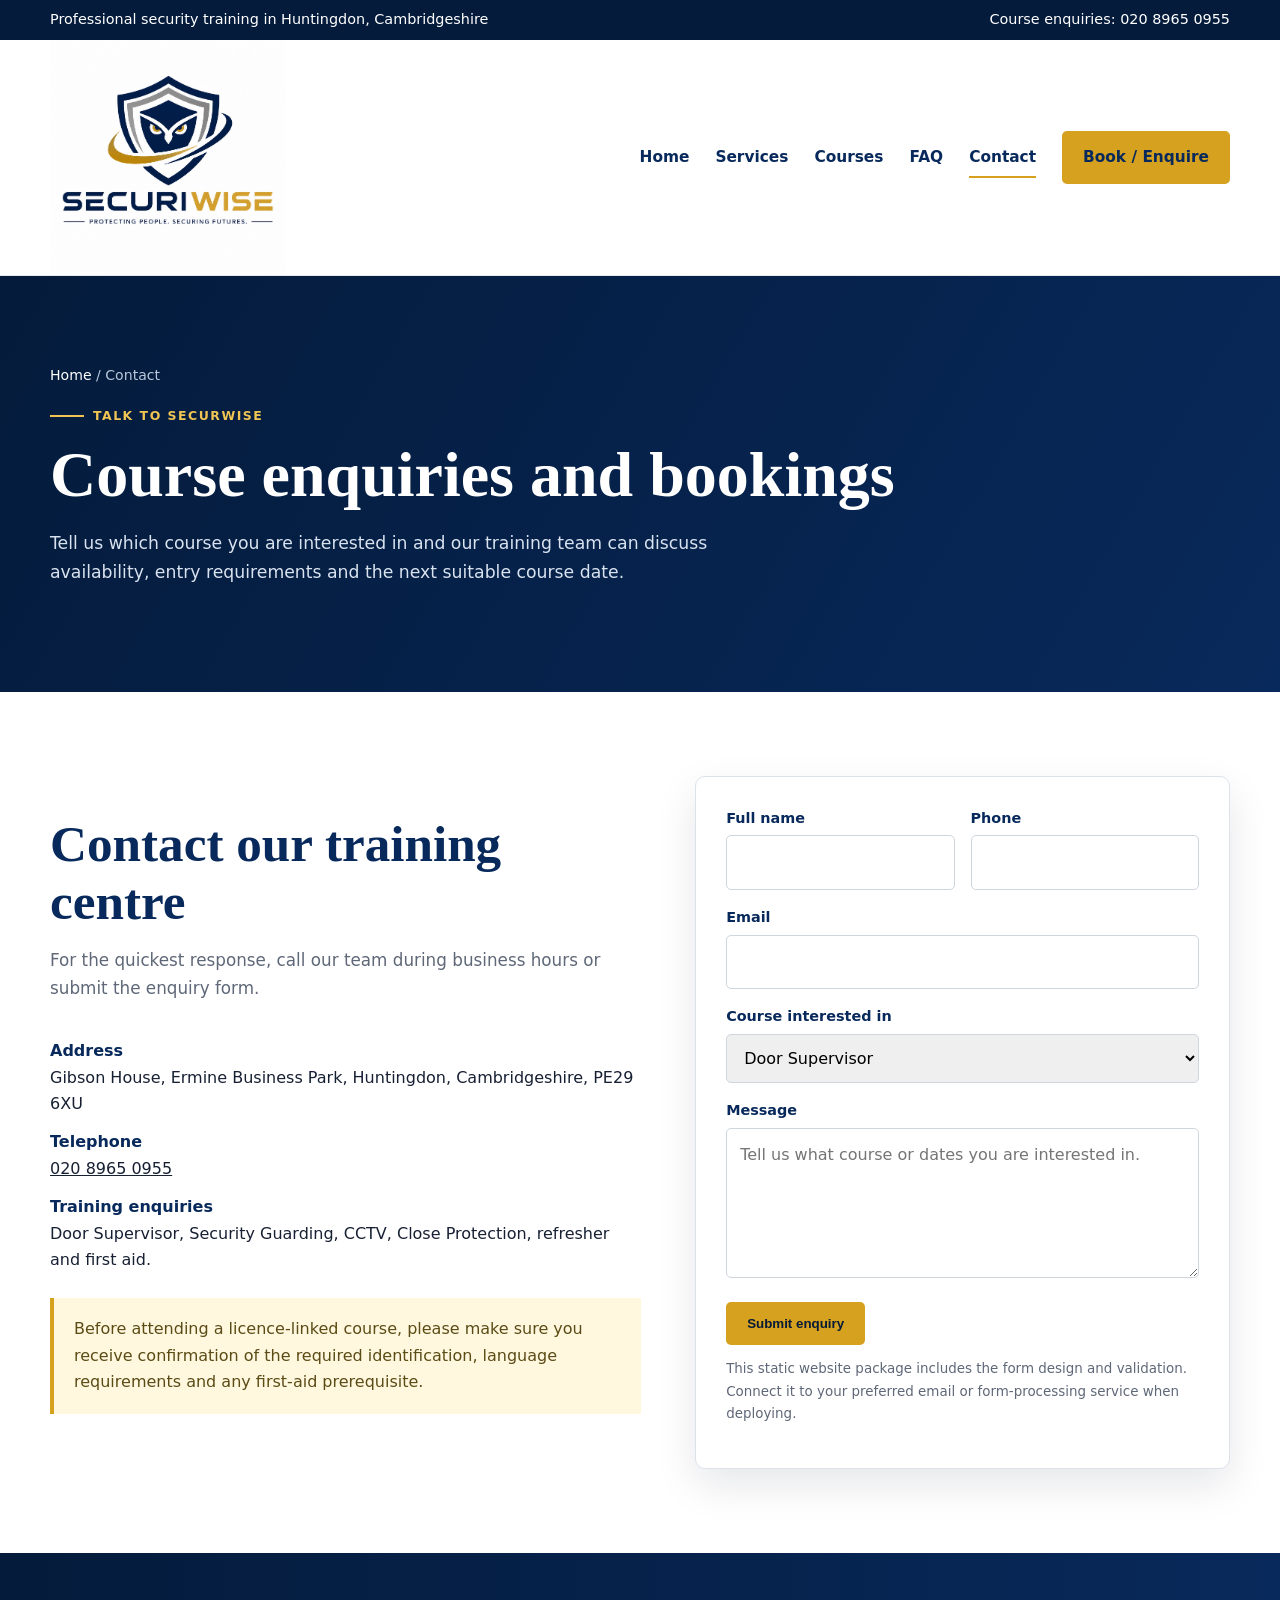
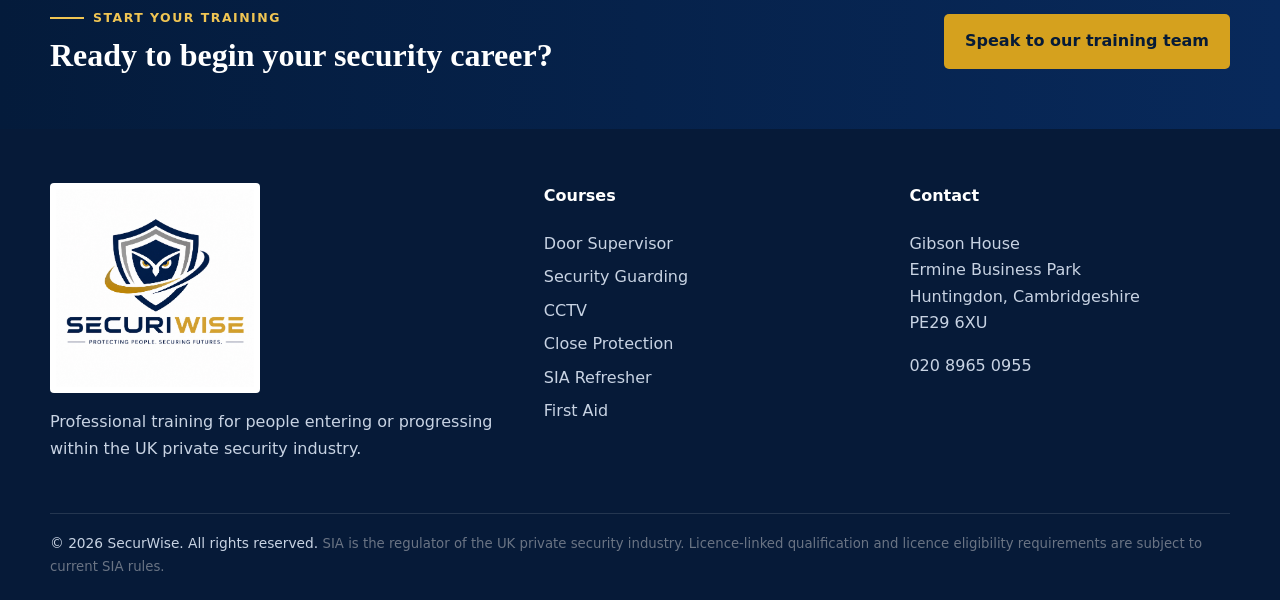
==== contact/index.html @ c85ce8f9 "Add files via upload" ====
<!doctype html>
<html lang="en">
<head>
<meta charset="utf-8"><meta name="viewport" content="width=device-width,initial-scale=1">
<title>Contact SecurWise | Course Enquiries</title>
<meta name="description" content="Contact SecurWise at Gibson House, Ermine Business Park, Huntingdon, Cambridgeshire.">
<link rel="icon" type="image/png" href="/assets/images/favicon.png">
<link rel="stylesheet" href="/assets/css/style.css">
</head><body>
<div class="topbar"><div class="container"><span>Professional security training in Huntingdon, Cambridgeshire</span><a href="tel:02089650955">Course enquiries: 020 8965 0955</a></div></div>
<header class="site-header"><div class="container header-inner">
<a class="brand" href="/"><img src="/assets/images/logo.jpeg" alt="SecurWise"></a>
<button class="menu-btn" aria-label="Open navigation">☰</button>
<nav class="nav"><a class="" href="/">Home</a><a class="" href="/services/">Services</a><a class="" href="/courses/">Courses</a><a class="" href="/faq/">FAQ</a><a class="active" href="/contact/">Contact</a><a class="nav-cta" href="/contact/">Book / Enquire</a></nav>
</div></header>
<main>
<section class="page-hero"><div class="container"><div class="breadcrumb"><a href="/">Home</a> / Contact</div><div class="eyebrow">Talk to SecurWise</div><h1>Course enquiries and bookings</h1><p>Tell us which course you are interested in and our training team can discuss availability, entry requirements and the next suitable course date.</p></div></section>
<section class="section"><div class="container split">
<div>
<div class="section-head"><h2>Contact our training centre</h2><p>For the quickest response, call our team during business hours or submit the enquiry form.</p></div>
<ul class="contact-list">
<li><strong>Address</strong>Gibson House, Ermine Business Park, Huntingdon, Cambridgeshire, PE29 6XU</li>
<li><strong>Telephone</strong><a href="tel:02089650955">020 8965 0955</a></li>
<li><strong>Training enquiries</strong>Door Supervisor, Security Guarding, CCTV, Close Protection, refresher and first aid.</li>
</ul>
<div class="notice">Before attending a licence-linked course, please make sure you receive confirmation of the required identification, language requirements and any first-aid prerequisite.</div>
</div>
<form id="contactForm" class="form-card">
<div class="form-grid">
<div><label for="name">Full name</label><input id="name" name="name" required></div>
<div><label for="phone">Phone</label><input id="phone" name="phone" required></div>
<div class="full"><label for="email">Email</label><input type="email" id="email" name="email" required></div>
<div class="full"><label for="course">Course interested in</label><select id="course" name="course"><option>Door Supervisor</option><option>Security Guarding</option><option>CCTV / Public Space Surveillance</option><option>Close Protection</option><option>SIA Refresher</option><option>First Aid</option><option>Other enquiry</option></select></div>
<div class="full"><label for="message">Message</label><textarea id="message" name="message" placeholder="Tell us what course or dates you are interested in."></textarea></div>
<div class="full"><button class="btn btn-gold" type="submit">Submit enquiry</button></div>
</div>
<p class="form-note">This static website package includes the form design and validation. Connect it to your preferred email or form-processing service when deploying.</p>
<div id="formStatus" class="notice" style="display:none"></div>
</form>
</div></section>
</main>

<section class="cta-band"><div class="container"><div><div class="eyebrow">Start your training</div><h2>Ready to begin your security career?</h2></div><a class="btn btn-gold" href="/contact/">Speak to our training team</a></div></section>
<footer class="footer"><div class="container">
<div class="footer-grid">
<div><img src="/assets/images/logo.jpeg" alt="SecurWise"><p>Professional training for people entering or progressing within the UK private security industry.</p></div>
<div><h4>Courses</h4><a href="/courses/door-supervisor/">Door Supervisor</a><a href="/courses/security-guarding/">Security Guarding</a><a href="/courses/cctv/">CCTV</a><a href="/courses/close-protection/">Close Protection</a><a href="/courses/refresher/">SIA Refresher</a><a href="/courses/first-aid/">First Aid</a></div>
<div><h4>Contact</h4><p>Gibson House<br>Ermine Business Park<br>Huntingdon, Cambridgeshire<br>PE29 6XU</p><a href="tel:02089650955">020 8965 0955</a></div>
</div>
<div class="footer-bottom">© <span data-year></span> SecurWise. All rights reserved. <span class="small-print">SIA is the regulator of the UK private security industry. Licence-linked qualification and licence eligibility requirements are subject to current SIA rules.</span></div>
</div></footer>
<script src="/assets/js/script.js"></script></body></html>
---- assets/css/style.css ----
:root{
  --navy:#08295b; --navy2:#041b3b; --gold:#d5a11e; --gold2:#f0c553;
  --ink:#172033; --muted:#5f6878; --line:#dce2ea; --soft:#f5f7fa; --white:#fff;
  --shadow:0 16px 40px rgba(5,23,50,.10);
}
*{box-sizing:border-box}
html{scroll-behavior:smooth}
body{margin:0;font-family:Inter,ui-sans-serif,system-ui,-apple-system,BlinkMacSystemFont,"Segoe UI",Arial,sans-serif;color:var(--ink);background:#fff;line-height:1.65}
a{color:inherit}
img{max-width:100%;display:block}
.container{width:min(1180px,calc(100% - 40px));margin:auto}
.topbar{background:var(--navy2);color:#fff;font-size:.9rem}
.topbar .container{display:flex;justify-content:space-between;gap:20px;padding:8px 0}
.topbar a{text-decoration:none}
.site-header{position:sticky;top:0;z-index:50;background:rgba(255,255,255,.97);border-bottom:1px solid #e7ebf0;backdrop-filter:blur(12px)}
.header-inner{min-height:92px;display:flex;align-items:center;justify-content:space-between;gap:25px}
.brand img{width:235px;height:auto}
.nav{display:flex;align-items:center;gap:26px}
.nav a{text-decoration:none;color:var(--navy);font-weight:700;font-size:.96rem;position:relative}
.nav a:not(.nav-cta):after{content:"";position:absolute;height:2px;background:var(--gold);left:0;right:100%;bottom:-8px;transition:.2s}
.nav a:hover:after,.nav a.active:after{right:0}
.nav-cta,.btn{display:inline-flex;align-items:center;justify-content:center;gap:9px;border-radius:5px;text-decoration:none;font-weight:800;padding:13px 20px;border:1px solid transparent;cursor:pointer}
.nav-cta,.btn-gold{background:var(--gold);color:#071b37}
.btn-gold:hover{background:var(--gold2)}
.btn-navy{background:var(--navy);color:#fff}
.btn-outline{border-color:#fff;color:#fff;background:transparent}
.menu-btn{display:none;background:none;border:0;font-size:1.8rem;color:var(--navy)}
.hero{position:relative;min-height:670px;display:flex;align-items:center;background:url('../images/hero-training-blur.jpg') center/cover no-repeat;color:#fff;overflow:hidden}
.hero:before{content:"";position:absolute;inset:0;background:linear-gradient(90deg,rgba(3,18,40,.94) 0%,rgba(3,24,55,.82) 48%,rgba(3,18,40,.50) 100%)}
.hero-content{position:relative;z-index:1;max-width:760px;padding:85px 0}
.eyebrow{display:inline-flex;align-items:center;gap:9px;color:var(--gold2);font-weight:900;letter-spacing:.12em;text-transform:uppercase;font-size:.78rem}
.eyebrow:before{content:"";width:34px;height:2px;background:currentColor}
.hero h1,.page-hero h1{font-family:Georgia,"Times New Roman",serif;line-height:1.08;margin:14px 0 20px;font-weight:700}
.hero h1{font-size:clamp(2.8rem,5.7vw,5.2rem);max-width:900px}
.hero p{font-size:1.16rem;max-width:720px;color:#e7edf5}
.actions{display:flex;gap:13px;flex-wrap:wrap;margin-top:30px}
.hero-trust{display:flex;gap:26px;flex-wrap:wrap;margin-top:34px;padding-top:25px;border-top:1px solid rgba(255,255,255,.25);font-weight:700;color:#eef3fa}
.hero-trust span:before{content:"✓";color:var(--gold2);margin-right:8px}
.section{padding:84px 0}
.section.soft{background:var(--soft)}
.section.dark{background:var(--navy2);color:#fff}
.section-head{max-width:760px;margin-bottom:36px}
.section-head.center{text-align:center;margin-left:auto;margin-right:auto}
.section-head h2{font-family:Georgia,"Times New Roman",serif;font-size:clamp(2rem,4vw,3.25rem);line-height:1.12;color:var(--navy);margin:9px 0 14px}
.dark .section-head h2{color:#fff}
.section-head p{color:var(--muted);font-size:1.05rem}
.dark .section-head p{color:#c8d4e5}
.grid{display:grid;gap:24px}
.grid-3{grid-template-columns:repeat(3,1fr)}
.grid-4{grid-template-columns:repeat(4,1fr)}
.course-card,.info-card{background:#fff;border:1px solid var(--line);border-radius:10px;overflow:hidden;box-shadow:0 8px 22px rgba(7,29,62,.06);transition:.22s}
.course-card:hover{transform:translateY(-4px);box-shadow:var(--shadow)}
.course-card img{width:100%;height:230px;object-fit:cover}
.course-card .body,.info-card{padding:25px}
.tag{display:inline-block;background:#edf3fb;color:var(--navy);padding:5px 9px;border-radius:3px;font-size:.76rem;font-weight:900;text-transform:uppercase;letter-spacing:.07em}
.course-card h3{font-size:1.35rem;color:var(--navy);margin:12px 0 8px}
.course-card p{color:var(--muted)}
.meta{display:flex;gap:10px;flex-wrap:wrap;font-size:.86rem;font-weight:800;color:#536075;margin:15px 0}
.card-link{display:inline-block;margin-top:8px;color:var(--navy);font-weight:900;text-decoration:none}
.card-link:after{content:" →";color:var(--gold)}
.split{display:grid;grid-template-columns:1.05fr .95fr;gap:54px;align-items:center}
.split img{border-radius:10px;box-shadow:var(--shadow)}
.tick-list{padding:0;list-style:none;margin:20px 0}
.tick-list li{position:relative;padding-left:29px;margin:9px 0}
.tick-list li:before{content:"✓";position:absolute;left:0;color:var(--gold);font-weight:900}
.stats{display:grid;grid-template-columns:repeat(4,1fr);gap:1px;background:rgba(255,255,255,.13);border:1px solid rgba(255,255,255,.13)}
.stat{padding:28px;text-align:center;background:rgba(255,255,255,.04)}
.stat strong{display:block;color:var(--gold2);font-size:1.8rem}
.page-hero{background:linear-gradient(120deg,var(--navy2),var(--navy));color:#fff;padding:88px 0}
.page-hero h1{font-size:clamp(2.5rem,5vw,4.6rem);max-width:850px}
.page-hero p{max-width:760px;color:#d9e2ef;font-size:1.08rem}
.breadcrumb{font-size:.88rem;color:#b8c7db;margin-bottom:12px}
.breadcrumb a{color:#fff;text-decoration:none}
.course-hero{padding:70px 0;background:#f4f7fb}
.course-hero .split{grid-template-columns:1.1fr .9fr}
.course-hero h1{font-family:Georgia,"Times New Roman",serif;color:var(--navy);font-size:clamp(2.4rem,4.8vw,4.2rem);line-height:1.08;margin:12px 0}
.course-facts{display:grid;grid-template-columns:repeat(3,1fr);gap:12px;margin:24px 0}
.fact{border-left:3px solid var(--gold);background:#fff;padding:13px 15px;box-shadow:0 5px 15px rgba(7,29,62,.05)}
.fact small{display:block;color:var(--muted);font-weight:700}
.fact strong{color:var(--navy)}
.content-layout{display:grid;grid-template-columns:minmax(0,1fr) 330px;gap:50px;align-items:start}
.prose h2{font-family:Georgia,"Times New Roman",serif;color:var(--navy);font-size:2rem;margin-top:34px}
.prose h3{color:var(--navy);margin-top:24px}
.prose p,.prose li{color:#465165}
.prose ul{padding-left:21px}
.sidebar{position:sticky;top:120px}
.sidebar-box{border:1px solid var(--line);padding:24px;border-radius:8px;background:#fff;box-shadow:0 8px 22px rgba(7,29,62,.06)}
.sidebar-box h3{margin-top:0;color:var(--navy)}
.sidebar .btn{width:100%;margin-top:8px}
.notice{border-left:4px solid var(--gold);background:#fff8df;padding:18px 20px;margin:25px 0;color:#5b4b15}
.accordion{border-top:1px solid var(--line)}
.acc-item{border-bottom:1px solid var(--line)}
.acc-btn{width:100%;padding:20px 2px;background:none;border:0;text-align:left;font:inherit;font-weight:800;color:var(--navy);display:flex;justify-content:space-between;cursor:pointer}
.acc-panel{max-height:0;overflow:hidden;transition:max-height .28s ease}
.acc-panel p{margin:0;padding:0 8px 20px 2px;color:var(--muted)}
.acc-item.open .acc-panel{max-height:500px}
.form-card{background:#fff;border:1px solid var(--line);border-radius:10px;padding:30px;box-shadow:var(--shadow)}
.form-grid{display:grid;grid-template-columns:1fr 1fr;gap:16px}
.form-card label{display:block;font-size:.9rem;font-weight:800;color:var(--navy);margin-bottom:5px}
.form-card input,.form-card select,.form-card textarea{width:100%;border:1px solid #cfd6df;border-radius:5px;padding:13px;font:inherit}
.form-card textarea{min-height:150px;resize:vertical}
.full{grid-column:1/-1}
.form-note{font-size:.84rem;color:var(--muted)}
.contact-list{padding:0;list-style:none}
.contact-list li{margin:12px 0}
.contact-list strong{color:var(--navy);display:block}
.cta-band{background:linear-gradient(90deg,var(--navy2),var(--navy));color:#fff;padding:48px 0}
.cta-band .container{display:flex;align-items:center;justify-content:space-between;gap:25px}
.cta-band h2{font-family:Georgia,"Times New Roman",serif;font-size:2rem;margin:0}
.footer{background:#061a38;color:#c8d3e3;padding:54px 0 22px}
.footer-grid{display:grid;grid-template-columns:1.4fr 1fr 1fr;gap:45px}
.footer img{width:210px;background:#fff;padding:6px;border-radius:4px}
.footer h4{color:#fff;margin-top:0}
.footer a{display:block;text-decoration:none;color:#c8d3e3;margin:7px 0}
.footer-bottom{border-top:1px solid rgba(255,255,255,.12);margin-top:35px;padding-top:18px;font-size:.86rem}
.small-print{font-size:.83rem;color:#6a7484}
@media(max-width:900px){
  .menu-btn{display:block}.nav{display:none;position:absolute;top:92px;left:0;right:0;background:#fff;flex-direction:column;align-items:flex-start;padding:25px 30px;border-bottom:1px solid var(--line)}.nav.open{display:flex}
  .grid-3,.grid-4,.stats{grid-template-columns:1fr 1fr}.split,.content-layout{grid-template-columns:1fr}.sidebar{position:static}.course-hero .split{grid-template-columns:1fr}.hero{min-height:610px}.brand img{width:205px}
}
@media(max-width:600px){
  .container{width:min(100% - 28px,1180px)}.topbar .container{flex-direction:column;gap:0}.grid-3,.grid-4,.stats,.course-facts,.form-grid{grid-template-columns:1fr}.hero-content{padding:65px 0}.hero h1{font-size:2.65rem}.section{padding:62px 0}.cta-band .container{flex-direction:column;align-items:flex-start}.footer-grid{grid-template-columns:1fr}.full{grid-column:auto}
}
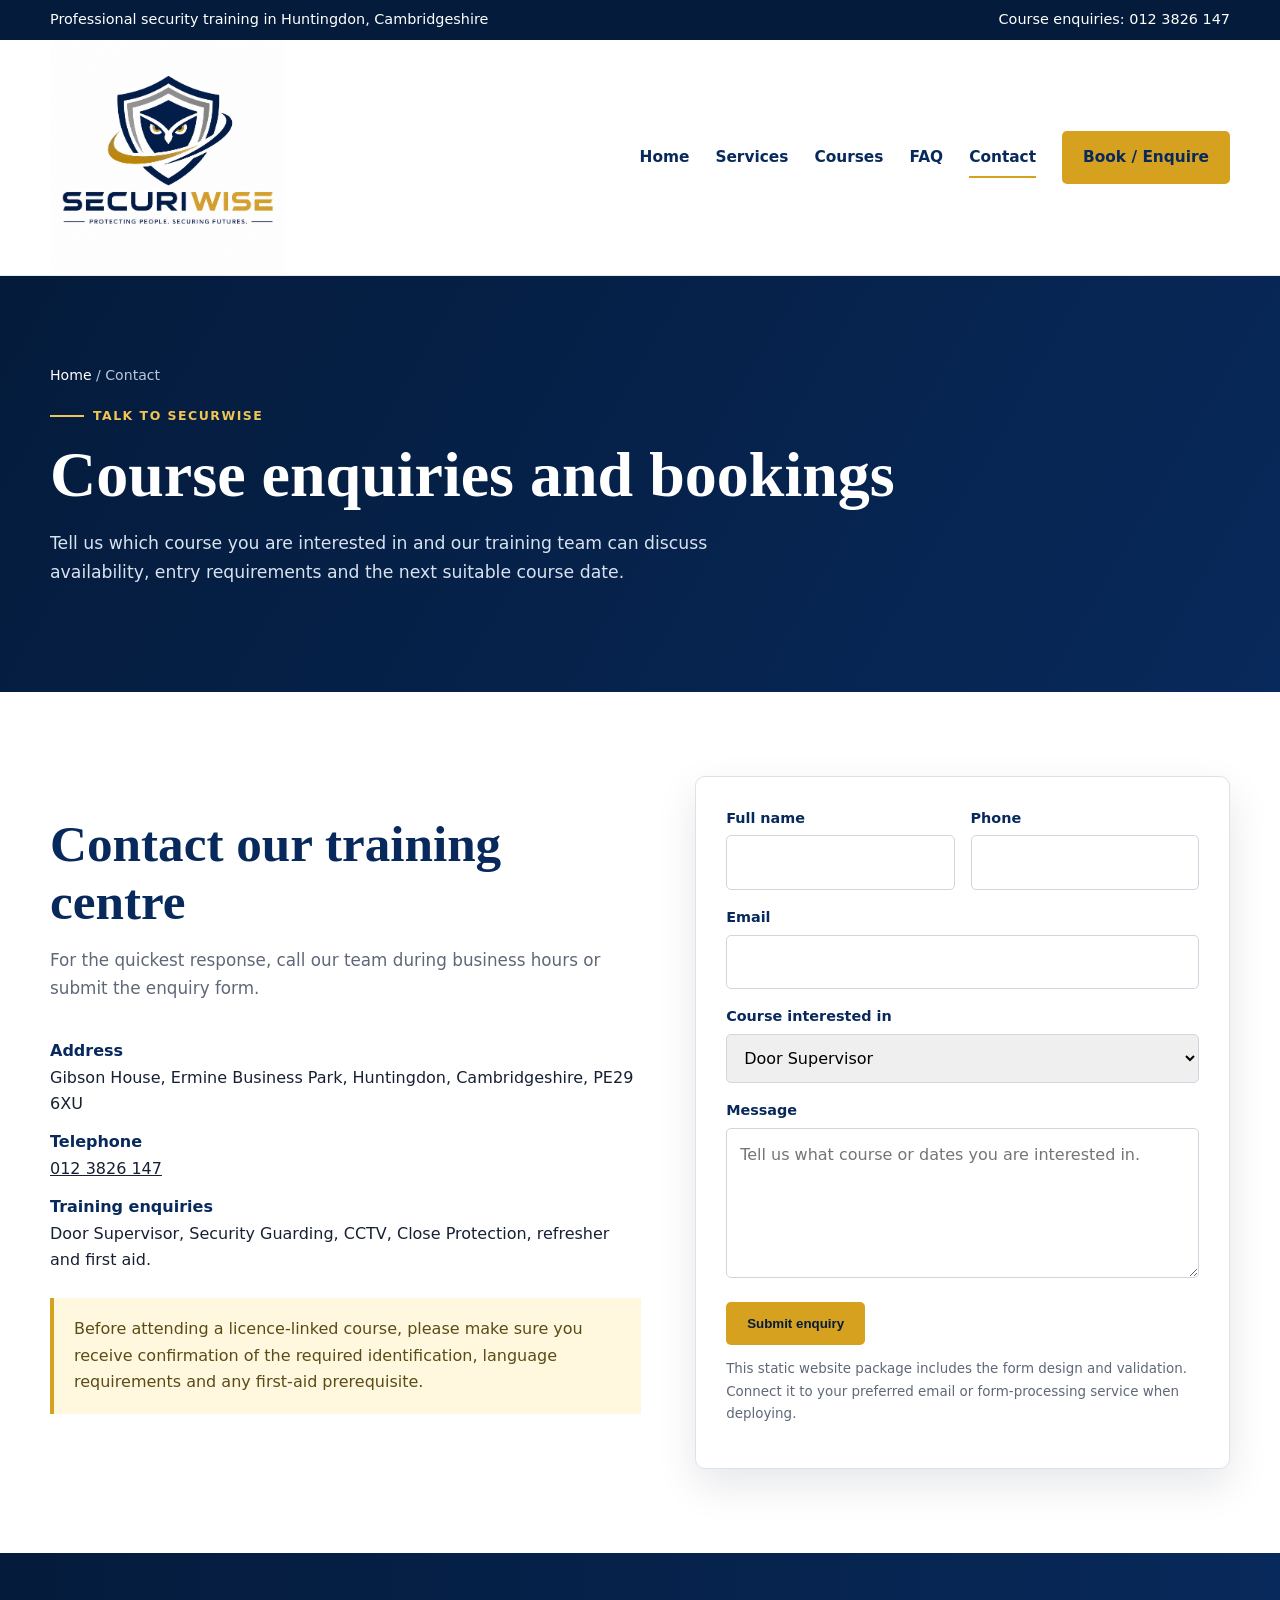
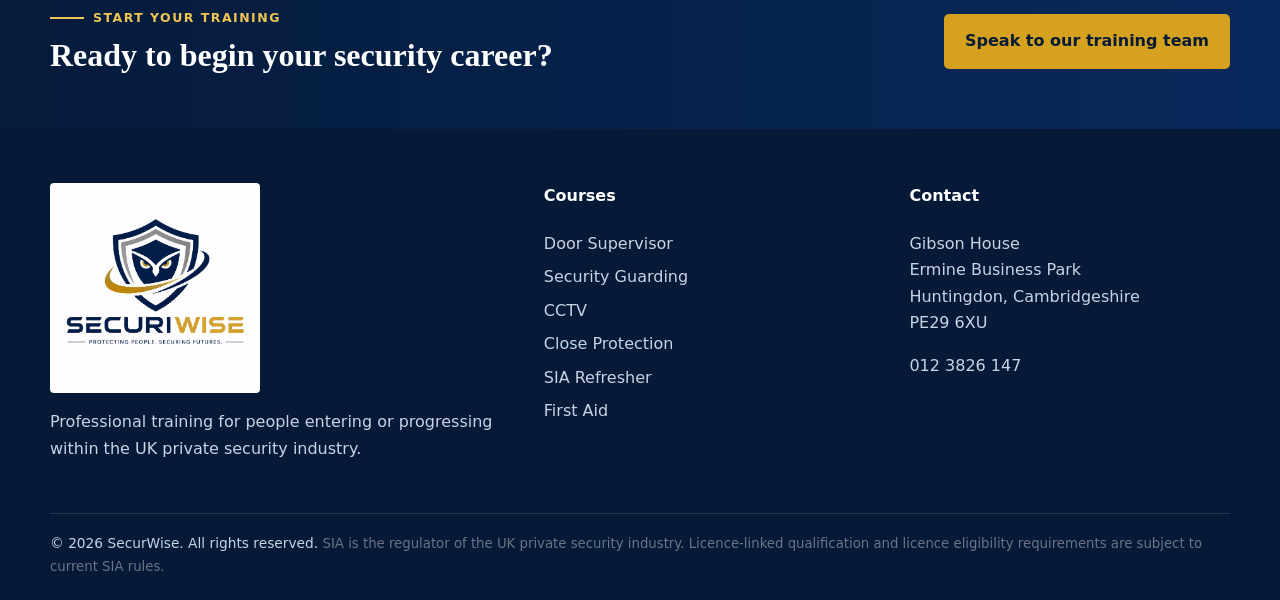
==== commit 526b0514: "Update index.html" ====
--- a/contact/index.html
+++ b/contact/index.html
@@ -7,7 +7,7 @@
 <link rel="icon" type="image/png" href="/assets/images/favicon.png">
 <link rel="stylesheet" href="/assets/css/style.css">
 </head><body>
-<div class="topbar"><div class="container"><span>Professional security training in Huntingdon, Cambridgeshire</span><a href="tel:02089650955">Course enquiries: 020 8965 0955</a></div></div>
+<div class="topbar"><div class="container"><span>Professional security training in Huntingdon, Cambridgeshire</span><a href="tel:0123826147">Course enquiries: 012 3826 147</a></div></div>
 <header class="site-header"><div class="container header-inner">
 <a class="brand" href="/"><img src="/assets/images/logo.jpeg" alt="SecurWise"></a>
 <button class="menu-btn" aria-label="Open navigation">☰</button>
@@ -20,7 +20,7 @@
 <div class="section-head"><h2>Contact our training centre</h2><p>For the quickest response, call our team during business hours or submit the enquiry form.</p></div>
 <ul class="contact-list">
 <li><strong>Address</strong>Gibson House, Ermine Business Park, Huntingdon, Cambridgeshire, PE29 6XU</li>
-<li><strong>Telephone</strong><a href="tel:02089650955">020 8965 0955</a></li>
+<li><strong>Telephone</strong><a href="tel:0123826147">012 3826 147</a></li>
 <li><strong>Training enquiries</strong>Door Supervisor, Security Guarding, CCTV, Close Protection, refresher and first aid.</li>
 </ul>
 <div class="notice">Before attending a licence-linked course, please make sure you receive confirmation of the required identification, language requirements and any first-aid prerequisite.</div>
@@ -45,8 +45,8 @@
 <div class="footer-grid">
 <div><img src="/assets/images/logo.jpeg" alt="SecurWise"><p>Professional training for people entering or progressing within the UK private security industry.</p></div>
 <div><h4>Courses</h4><a href="/courses/door-supervisor/">Door Supervisor</a><a href="/courses/security-guarding/">Security Guarding</a><a href="/courses/cctv/">CCTV</a><a href="/courses/close-protection/">Close Protection</a><a href="/courses/refresher/">SIA Refresher</a><a href="/courses/first-aid/">First Aid</a></div>
-<div><h4>Contact</h4><p>Gibson House<br>Ermine Business Park<br>Huntingdon, Cambridgeshire<br>PE29 6XU</p><a href="tel:02089650955">020 8965 0955</a></div>
+<div><h4>Contact</h4><p>Gibson House<br>Ermine Business Park<br>Huntingdon, Cambridgeshire<br>PE29 6XU</p><a href="tel:0123826147">012 3826 147</a></div>
 </div>
 <div class="footer-bottom">© <span data-year></span> SecurWise. All rights reserved. <span class="small-print">SIA is the regulator of the UK private security industry. Licence-linked qualification and licence eligibility requirements are subject to current SIA rules.</span></div>
 </div></footer>
-<script src="/assets/js/script.js"></script></body></html>+<script src="/assets/js/script.js"></script></body></html>
